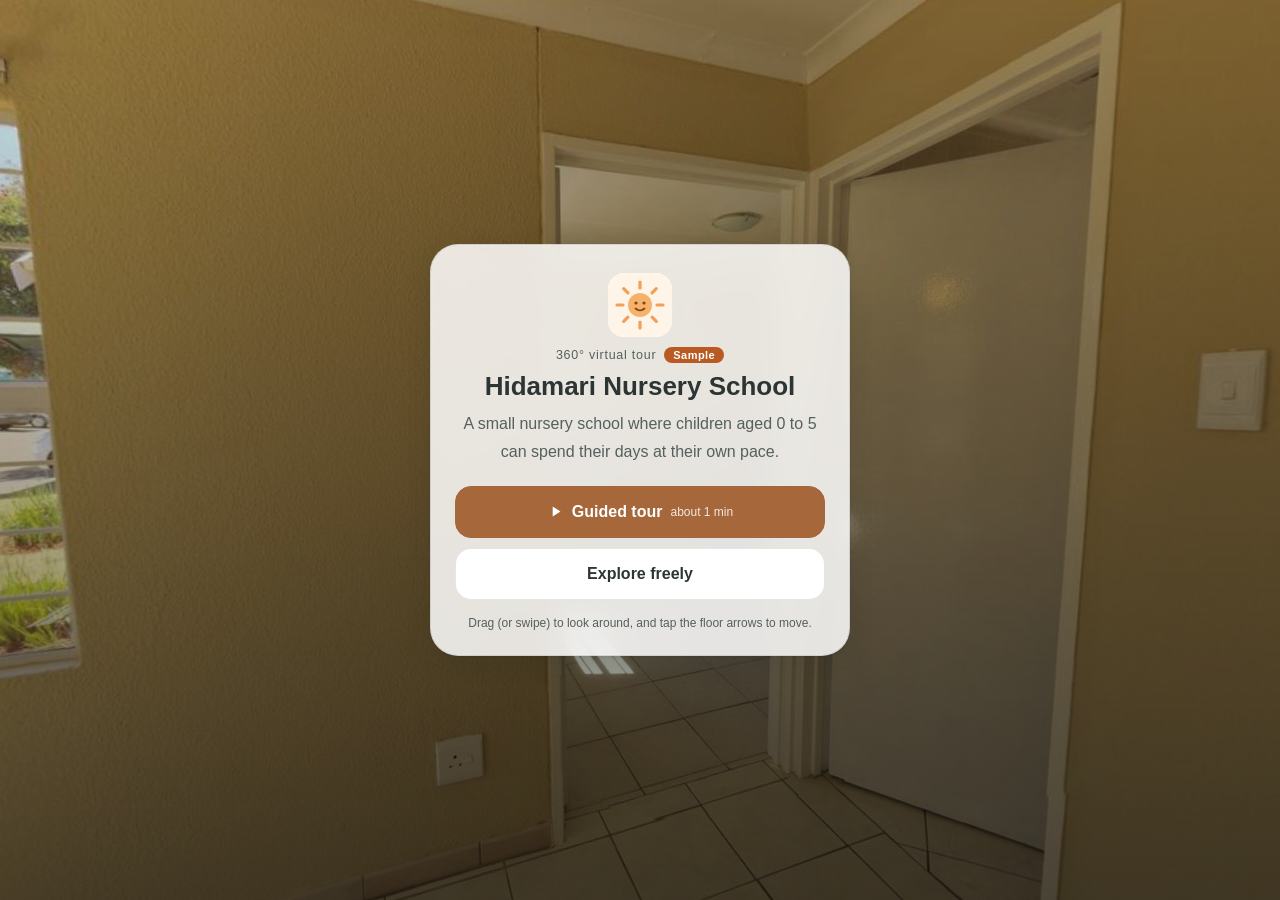
==== hidamari/index.html @ 14b23a32 "施設ツアー（360度バーチャル見学）テンプレート 保育園・小児科クリニック向けの 360 度ツアー。サーバー不要の静的サイトで、 架空のサンプル 2 施設（ひだまり保育園・みどりこどもクリニック）を含" ====
<!doctype html>
<html lang="ja">
<head>
  <meta charset="utf-8">
  <meta name="tour-facility" content="hidamari">
  <base href="../">
  <meta name="description" content="0〜5歳の子どもたちが、のびのび過ごす小さな保育園です。">
  <meta property="og:type" content="website">
  <meta property="og:title" content="ひだまり保育園｜360°バーチャル見学（サンプル）">
  <meta property="og:description" content="0〜5歳の子どもたちが、のびのび過ごす小さな保育園です。">
  <meta property="og:url" content="https://souuuu6.github.io/facility-tour/hidamari/">
  <meta property="og:site_name" content="ひだまり保育園">
  <meta property="og:locale" content="ja_JP">
  <meta name="twitter:card" content="summary_large_image">
  <meta property="og:image" content="https://souuuu6.github.io/facility-tour/facilities/hidamari/share.jpg">
  <meta property="og:image:width" content="1200">
  <meta property="og:image:height" content="630">
  <meta name="twitter:image" content="https://souuuu6.github.io/facility-tour/facilities/hidamari/share.jpg">
  <meta name="robots" content="noindex">
  <!-- 読み込んでよい先（自分のサイト・Google Fonts・Google アナリティクスだけ） -->
  <meta http-equiv="Content-Security-Policy" content="default-src 'self'; script-src 'self' https://www.googletagmanager.com; style-src 'self' 'unsafe-inline' https://fonts.googleapis.com; font-src https://fonts.gstatic.com; img-src 'self' data: blob: https://www.googletagmanager.com https://*.google-analytics.com; connect-src 'self' https://fonts.googleapis.com https://fonts.gstatic.com https://*.google-analytics.com https://*.analytics.google.com https://www.googletagmanager.com; worker-src 'self'; frame-src 'none'; object-src 'none'; base-uri 'self'; form-action 'none'">
  <meta name="viewport" content="width=device-width, initial-scale=1, viewport-fit=cover">
  <meta name="color-scheme" content="light dark">
  <meta name="theme-color" content="#f6f4ef" media="(prefers-color-scheme: light)">
  <meta name="theme-color" content="#151918" media="(prefers-color-scheme: dark)">
  <title>ひだまり保育園｜360°バーチャル見学（サンプル）</title>
  <link rel="icon" href="facilities/hidamari/logo.svg">
  <link rel="alternate icon" href="data:image/svg+xml,%3Csvg xmlns='http://www.w3.org/2000/svg' viewBox='0 0 32 32'%3E%3Ccircle cx='16' cy='16' r='14' fill='%232f9e83'/%3E%3Cellipse cx='16' cy='16' rx='14' ry='5' fill='none' stroke='%23fff' stroke-width='2'/%3E%3C/svg%3E">
  <link rel="preconnect" href="https://fonts.googleapis.com">
  <link rel="preconnect" href="https://fonts.gstatic.com" crossorigin>
  <!-- 文字（Zen Maru Gothic）は、ページで使う文字だけを js/main.js が後から読み込む -->
  <link rel="stylesheet" href="css/tour.css">
  <link rel="modulepreload" href="js/main.js">
  <link rel="modulepreload" href="js/viewer.js">
  <link rel="modulepreload" href="js/loader.js">
  <link rel="modulepreload" href="js/overlay.js">
  <link rel="modulepreload" href="js/minimap.js">
  <link rel="modulepreload" href="js/gyro.js">
  <link rel="modulepreload" href="js/guide.js">
  <link rel="modulepreload" href="js/analytics.js">
  <link rel="modulepreload" href="js/ui.js">
  <link rel="modulepreload" href="js/i18n.js">
</head>
<body>
  <main id="stage">
    <canvas id="pano" role="img" aria-label="360度の写真。ドラッグで見回せます" data-i18n-label="pano.label"></canvas>
    <svg id="arrows" aria-label="移動の矢印" data-i18n-label="arrows"></svg>
    <div id="pins"></div>
    <div id="exits" aria-label="ほかの行き先" data-i18n-label="exits"></div>
  </main>

  <div id="hud" hidden>
    <!-- 施設の看板 -->
    <header id="topbar" class="glass">
      <img id="brandLogo" alt="" hidden>
      <div class="brand-text">
        <strong id="facilityName"></strong>
        <span class="sample-badge" id="sampleBadge" title="架空の施設のサンプルです" data-i18n="sample" data-i18n-title="sample.title" hidden>サンプル</span>
      </div>
    </header>

    <button id="minimap" class="glass" type="button" aria-label="見取り図を大きく表示" data-i18n-label="map.open"></button>

    <!-- 見え方の操作 -->
    <div id="controls" class="glass" role="toolbar" aria-label="見え方の操作" data-i18n-label="ctl.label">
      <button id="btnZoomIn" type="button" aria-label="拡大" data-i18n-label="ctl.zoomIn"><svg viewBox="0 0 24 24"><path d="M12 5v14M5 12h14"/></svg></button>
      <button id="btnZoomOut" type="button" aria-label="縮小" data-i18n-label="ctl.zoomOut"><svg viewBox="0 0 24 24"><path d="M5 12h14"/></svg></button>
      <button id="btnRotate" type="button" aria-label="自動でゆっくり回る" data-i18n-label="ctl.rotate" aria-pressed="false"><svg viewBox="0 0 24 24"><path d="M20 12a8 8 0 1 1-2.3-5.6M20 4v5h-5"/></svg></button>
      <button id="btnGyro" type="button" aria-label="スマホを傾けて見回す" data-i18n-label="ctl.gyro" aria-pressed="false" hidden><svg viewBox="0 0 24 24"><rect x="7" y="3" width="10" height="18" rx="2.5"/><path d="M3 9c-1 2-1 4 0 6M21 9c1 2 1 4 0 6"/></svg></button>
      <button id="btnFull" type="button" aria-label="全画面で見る" data-i18n-label="ctl.full" hidden><svg viewBox="0 0 24 24"><path d="M4 9V4h5M20 9V4h-5M4 15v5h5M20 15v5h-5"/></svg></button>
    </div>

    <div id="dock">
      <!-- 今いる場所と、前後の部屋への移動 -->
      <div id="stepper" class="glass">
        <button id="btnPrev" type="button" aria-label="前の部屋へ" data-i18n-label="step.prev"><svg viewBox="0 0 24 24"><path d="M15 5l-7 7 7 7"/></svg></button>
        <button id="placeButton" type="button" aria-label="部屋の一覧を開く" data-i18n-label="step.list">
          <strong id="placeName"></strong>
          <span id="placeIndex"></span>
        </button>
        <button id="btnNext" type="button" aria-label="次の部屋へ" data-i18n-label="step.next"><svg viewBox="0 0 24 24"><path d="M9 5l7 7-7 7"/></svg></button>
      </div>

      <!-- 自動ガイドの字幕 -->
      <div id="guideBar" class="glass" hidden aria-live="polite">
        <div class="guide-progress"><span id="guideProgress"></span></div>
        <div class="guide-row">
          <button id="guidePlay" type="button" aria-label="ガイドを一時停止" data-i18n-label="guide.pause">
            <svg class="i-pause" viewBox="0 0 24 24"><path d="M9 5v14M15 5v14"/></svg>
            <svg class="i-play" viewBox="0 0 24 24"><path d="M8 5l11 7-11 7z"/></svg>
          </button>
          <span id="guideStep"></span>
          <button id="guidePrev" type="button" aria-label="前の案内へ" data-i18n-label="guide.prev"><svg viewBox="0 0 24 24"><path d="M15 5l-7 7 7 7"/></svg></button>
          <button id="guideNext" type="button" aria-label="次の案内へ" data-i18n-label="guide.next"><svg viewBox="0 0 24 24"><path d="M9 5l7 7-7 7"/></svg></button>
          <button id="guideClose" type="button" aria-label="ガイドを終わる" data-i18n-label="guide.close"><svg viewBox="0 0 24 24"><path d="M6 6l12 12M18 6 6 18"/></svg></button>
        </div>
        <p id="guideText"></p>
      </div>

      <nav id="toolbar" class="glass" aria-label="メニュー" data-i18n-label="tb.label">
        <button id="btnGuide" type="button"><svg viewBox="0 0 24 24"><circle cx="12" cy="12" r="9"/><path d="M10 8.5l5.5 3.5-5.5 3.5z"/></svg><span data-i18n="tb.guide">ガイド</span></button>
        <button id="btnRooms" type="button"><svg viewBox="0 0 24 24"><path d="M4 6h16M4 12h16M4 18h10"/></svg><span data-i18n="tb.rooms">お部屋</span></button>
        <button id="btnMap" type="button"><svg viewBox="0 0 24 24"><path d="M9 4 3 6.5v13L9 17l6 2.5 6-2.5v-13L15 6.5 9 4Zm0 0v13m6-10.5v13"/></svg><span data-i18n="tb.map">見取り図</span></button>
        <button id="btnContact" type="button" class="cta" hidden><svg viewBox="0 0 24 24"><path d="M4 5h16v11H8l-4 4z"/><path d="M8 9.5h8M8 12.5h5"/></svg><span data-i18n="tb.contact">問い合わせ</span></button>
        <button id="btnMore" type="button"><svg viewBox="0 0 24 24"><circle cx="5.5" cy="12" r="1.2"/><circle cx="12" cy="12" r="1.2"/><circle cx="18.5" cy="12" r="1.2"/></svg><span data-i18n="tb.more">その他</span></button>
      </nav>
    </div>

    <div id="hint" class="glass" hidden>
      <svg viewBox="0 0 24 24" aria-hidden="true"><path d="M8 12h8M8 12l3-3M8 12l3 3M16 12l-3-3M16 12l-3 3"/></svg>
      <span data-i18n="hint">ドラッグで見回せます・床の矢印で進めます</span>
    </div>
  </div>

  <!-- ようこそ画面 -->
  <section id="intro" hidden>
    <div class="intro-card">
      <img id="introLogo" alt="" hidden>
      <p class="intro-eyebrow"><span data-i18n="intro.eyebrow">360°バーチャル見学</span> <span class="sample-badge" id="introSample" data-i18n="sample" hidden>サンプル</span></p>
      <h1 id="introName"></h1>
      <p id="introTagline"></p>
      <div class="intro-actions">
        <button id="introGuide" type="button" class="btn-big primary">
          <svg viewBox="0 0 24 24" aria-hidden="true"><path d="M8 5l11 7-11 7z"/></svg>
          <span data-i18n="intro.guide">ガイドで見る</span><small id="introGuideTime"></small>
        </button>
        <button id="introFree" type="button" class="btn-big" data-i18n="intro.free">自由に見る</button>
      </div>
      <p class="intro-note" data-i18n="intro.note">ドラッグ（スマホはスワイプ）で見回し、床の矢印で進めます。</p>
    </div>
  </section>

  <div id="loading" aria-live="polite"><span class="spinner"></span><span class="sr" data-i18n="loading">読み込み中</span></div>

  <div id="backdrop" hidden></div>
  <section id="sheet" role="dialog" aria-modal="true" aria-labelledby="sheetTitle" hidden>
    <div id="sheetGrip" class="grip" aria-hidden="true"><span></span></div>
    <div class="sheet-head">
      <h2 id="sheetTitle"></h2>
      <button id="sheetClose" type="button" aria-label="閉じる" data-i18n-label="close">
        <svg viewBox="0 0 24 24" aria-hidden="true"><path d="M6 6l12 12M18 6 6 18"/></svg>
      </button>
    </div>
    <div id="sheetBody"></div>
  </section>

  <section id="chooser" hidden>
    <div class="chooser-inner">
      <p class="eyebrow"><span data-i18n="chooser.eyebrow">施設ツアー</span> <span class="sample-badge" data-i18n="sample">サンプル</span></p>
      <h1 data-i18n="chooser.title">見たい施設をえらんでください</h1>
      <div id="chooserList"></div>
      <p class="note" data-i18n="chooser.note">施設名と解説はすべて架空です。写真は仮の素材を使っています。</p>
    </div>
  </section>

  <section id="fatal" hidden>
    <div>
      <h1 id="fatalTitle"></h1>
      <p id="fatalDetail"></p>
    </div>
  </section>

  <div id="toast" role="status" aria-live="polite"></div>

  <script type="module" src="js/main.js"></script>
</body>
</html>
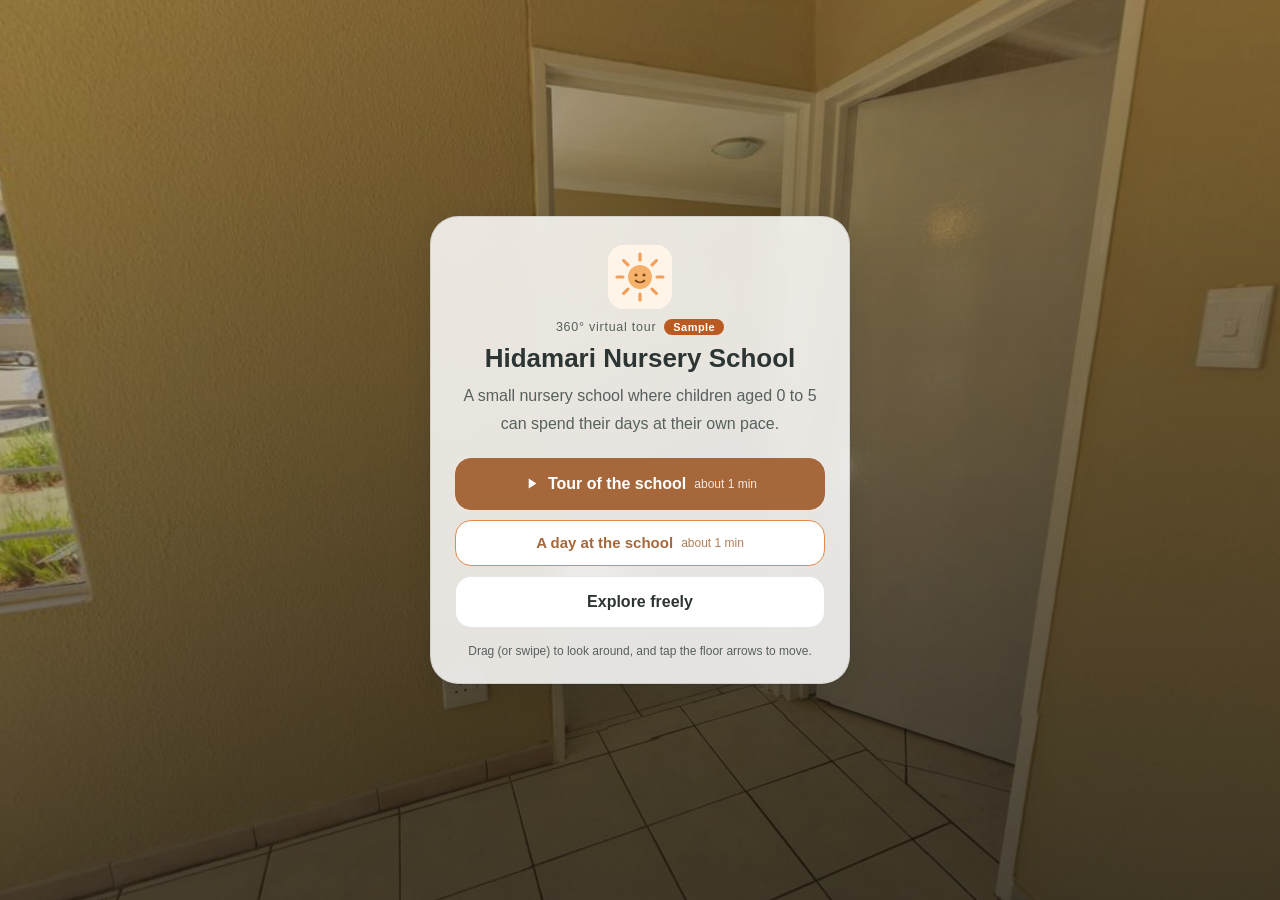
==== commit 7c014153: "ガイドを複数に・読み上げ・矢印の行き先の写真とおすすめの矢印 - ガイドを何本でも持てるようにした（サンプルは「ひとめぐり」と「一日の流れ」「受診の流れ」） - ガイドの字幕を端末の読み上げ機能で声に" ====
--- a/hidamari/index.html
+++ b/hidamari/index.html
@@ -90,6 +90,7 @@
             <svg class="i-play" viewBox="0 0 24 24"><path d="M8 5l11 7-11 7z"/></svg>
           </button>
           <span id="guideStep"></span>
+          <button id="guideVoice" type="button" aria-label="ガイドを声で読み上げる" data-i18n-label="guide.voice" aria-pressed="false"><svg viewBox="0 0 24 24"><path d="M4 9v6h4l5 4V5L8 9H4z"/><path class="wave" d="M16 9a4 4 0 0 1 0 6M18.5 6.5a7.5 7.5 0 0 1 0 11"/></svg></button>
           <button id="guidePrev" type="button" aria-label="前の案内へ" data-i18n-label="guide.prev"><svg viewBox="0 0 24 24"><path d="M15 5l-7 7 7 7"/></svg></button>
           <button id="guideNext" type="button" aria-label="次の案内へ" data-i18n-label="guide.next"><svg viewBox="0 0 24 24"><path d="M9 5l7 7-7 7"/></svg></button>
           <button id="guideClose" type="button" aria-label="ガイドを終わる" data-i18n-label="guide.close"><svg viewBox="0 0 24 24"><path d="M6 6l12 12M18 6 6 18"/></svg></button>
@@ -124,6 +125,7 @@
           <svg viewBox="0 0 24 24" aria-hidden="true"><path d="M8 5l11 7-11 7z"/></svg>
           <span data-i18n="intro.guide">ガイドで見る</span><small id="introGuideTime"></small>
         </button>
+        <div id="introMore" class="intro-more"></div>
         <button id="introFree" type="button" class="btn-big" data-i18n="intro.free">自由に見る</button>
       </div>
       <p class="intro-note" data-i18n="intro.note">ドラッグ（スマホはスワイプ）で見回し、床の矢印で進めます。</p>
